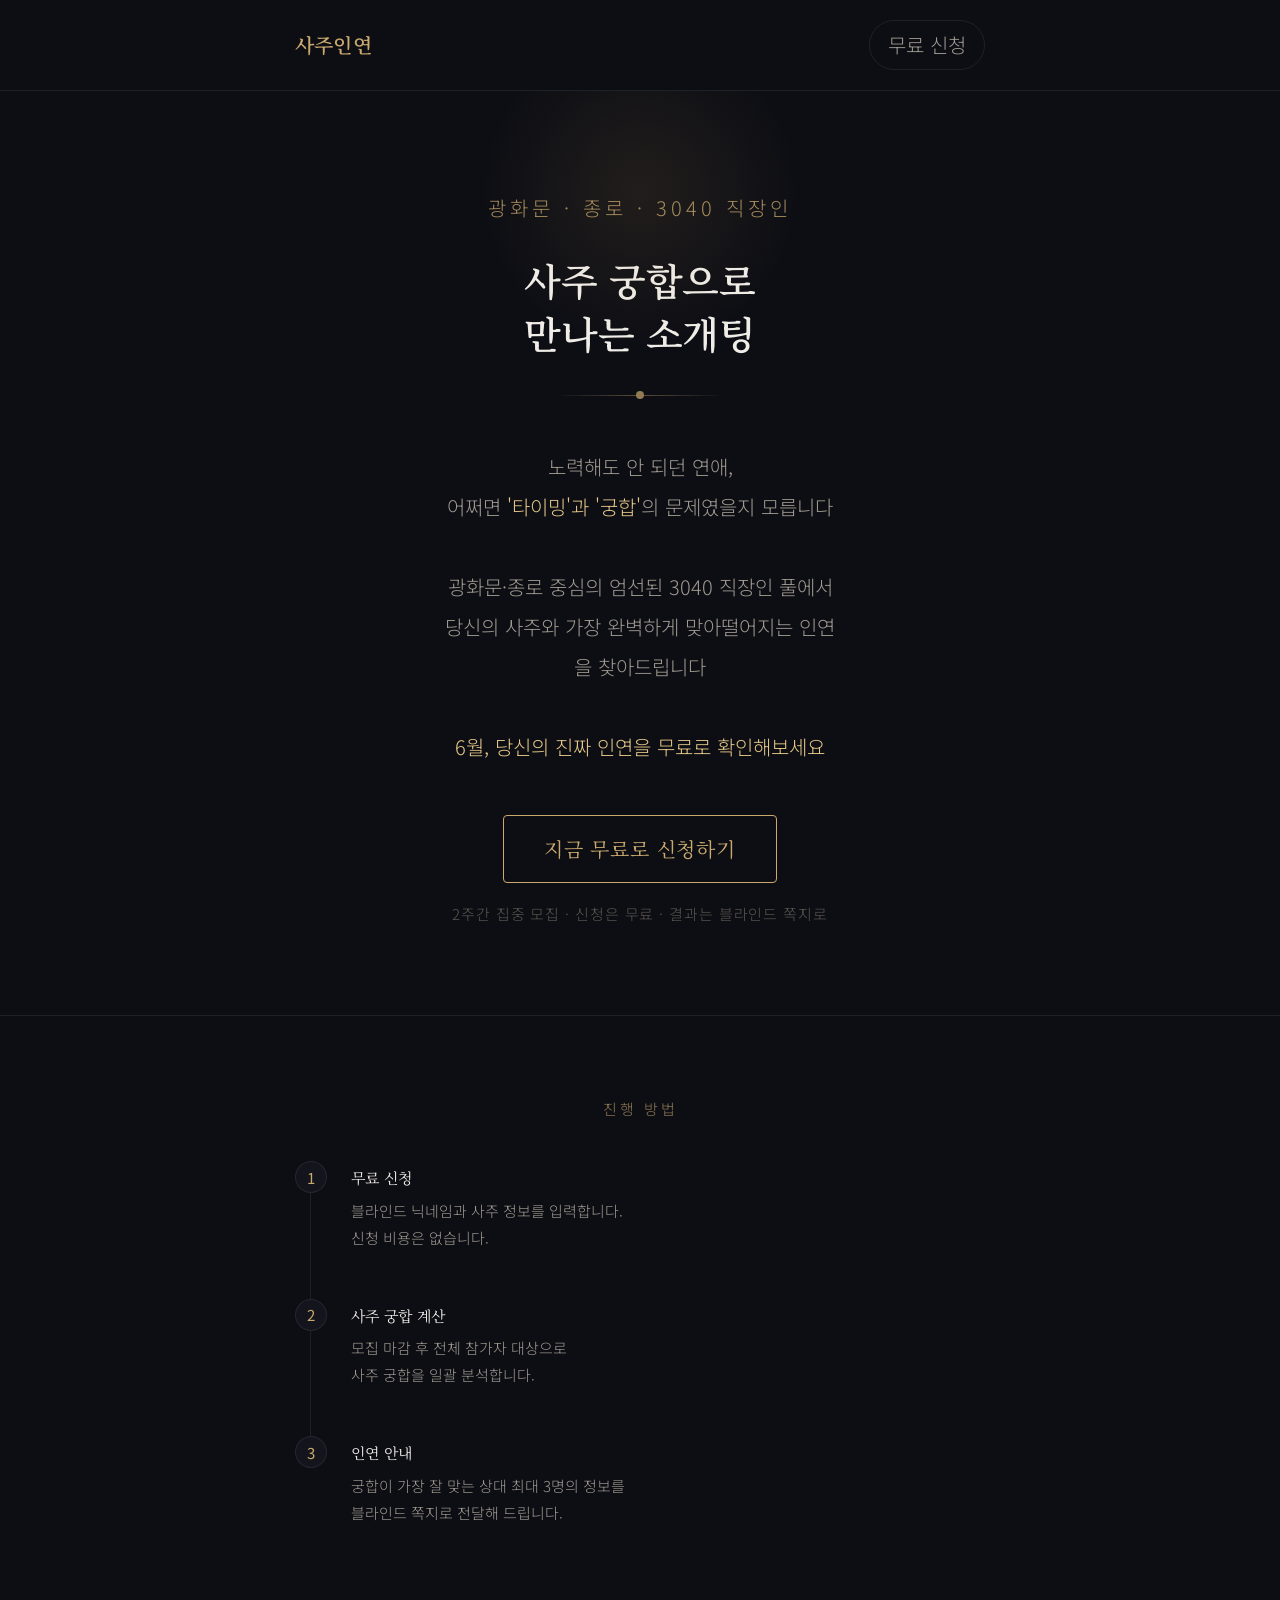
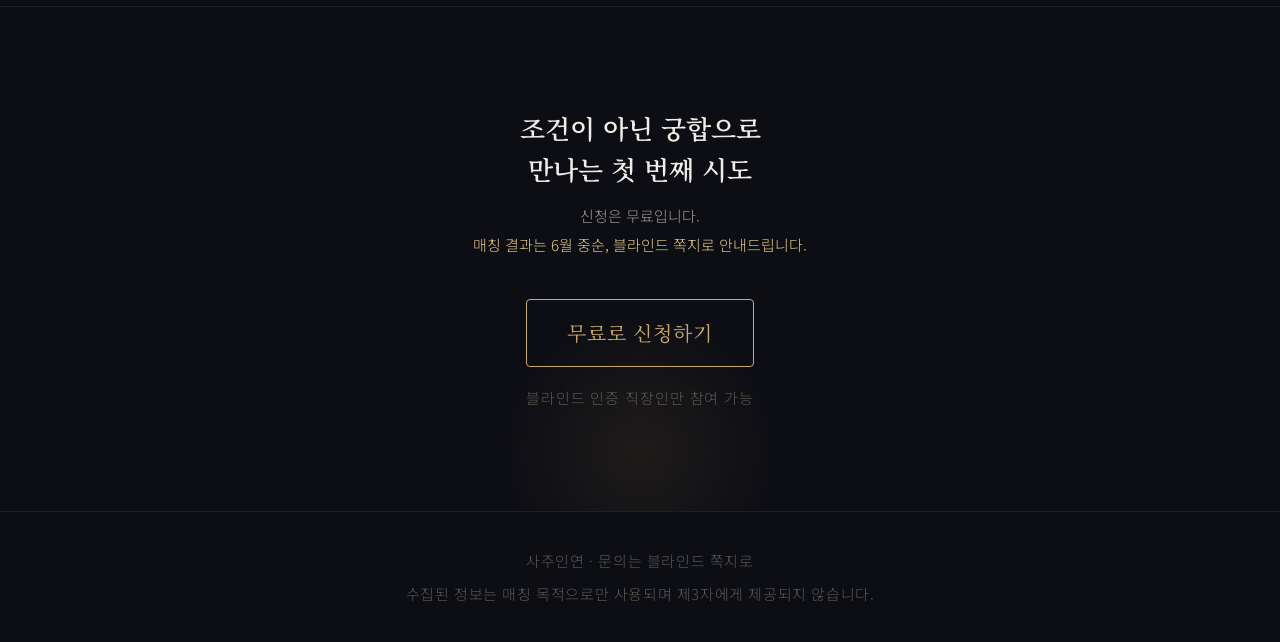
==== index.html @ 8831d5fc "파일명 변경" ====
<!DOCTYPE html>
<html lang="ko">
<head>
<meta charset="UTF-8">
<meta name="viewport" content="width=device-width, initial-scale=1.0">
<title>사주인연 — 6월 무료 신청</title>
<link rel="preconnect" href="https://fonts.googleapis.com">
<link href="https://fonts.googleapis.com/css2?family=Noto+Serif+KR:wght@400;600&family=Noto+Sans+KR:wght@300;400&display=swap" rel="stylesheet">
<link rel="stylesheet" href="saju.css">
</head>
<body>

<nav>
  <div class="wrap">
    <span class="logo">사주인연</span>
    <a href="https://forms.gle/yKwc1RrHMMNfigjp9" target="_blank" class="nav-btn">무료 신청</a>
  </div>
</nav>

<main>

  <section class="hero">
    <div class="wrap">
      <p class="eyebrow">광화문 · 종로 · 3040 직장인</p>
      <h1>사주 궁합으로<br>만나는 소개팅</h1>

      <div class="thread">
        <div class="line r"></div>
        <div class="dot"></div>
        <div class="line"></div>
      </div>

      <p class="hook">
        노력해도 안 되던 연애,<br>
        어쩌면 <em>'타이밍'과 '궁합'</em>의 문제였을지 모릅니다<br><br>
        광화문·종로 중심의 엄선된 3040 직장인 풀에서<br>
        당신의 사주와 가장 완벽하게 맞아떨어지는 인연을 찾아드립니다<br><br>
        <em>6월, 당신의 진짜 인연을 무료로 확인해보세요</em>
      </p>

      <a href="https://forms.gle/yKwc1RrHMMNfigjp9" target="_blank" class="cta">지금 무료로 신청하기</a>
      <p class="sub">2주간 집중 모집 · 신청은 무료 · 결과는 블라인드 쪽지로</p>
    </div>
  </section>

  <section class="how">
    <div class="wrap">
      <p class="sec-label">진행 방법</p>
      <ol>
        <li>
          <span class="num">1</span>
          <div class="how-content">
            <strong>무료 신청</strong>
            <p>블라인드 닉네임과 사주 정보를 입력합니다.<br>신청 비용은 없습니다.</p>
          </div>
        </li>
        <li>
          <span class="num">2</span>
          <div class="how-content">
            <strong>사주 궁합 계산</strong>
            <p>모집 마감 후 전체 참가자 대상으로<br>사주 궁합을 일괄 분석합니다.</p>
          </div>
        </li>
        <li>
          <span class="num">3</span>
          <div class="how-content">
            <strong>인연 안내</strong>
            <p>궁합이 가장 잘 맞는 상대 최대 3명의 정보를<br>블라인드 쪽지로 전달해 드립니다.</p>
          </div>
        </li>
      </ol>
    </div>
  </section>

  <section class="cta-sec">
    <div class="wrap">
      <h2>조건이 아닌 궁합으로<br>만나는 첫 번째 시도</h2>
      <p class="h2-sub">
        신청은 무료입니다.<br>
        <em>매칭 결과는 6월 중순, 블라인드 쪽지로 안내드립니다.</em>
      </p>
      <a href="https://forms.gle/여기에구글폼링크" target="_blank" class="cta">무료로 신청하기</a>
      <p class="sub">블라인드 인증 직장인만 참여 가능</p>
    </div>
  </section>

</main>

<footer>
  <div class="wrap">
    <p>사주인연 · 문의는 블라인드 쪽지로</p>
    <p>수집된 정보는 매칭 목적으로만 사용되며 제3자에게 제공되지 않습니다.</p>
  </div>
</footer>

</body>
</html>
---- saju.css ----
*, *::before, *::after { box-sizing: border-box; margin: 0; padding: 0; }

:root {
  --bg: #0d0e14;
  --bg2: #13141c;
  --border: rgba(255,255,255,0.08);
  --gold: #c9a96e;
  --gold2: #e8c98a;
  --text: #f0ede8;
  --text2: #a09a90;
  --text3: #5a5750;
  --serif: 'Noto Serif KR', serif;
  --sans: 'Noto Sans KR', sans-serif;
}

html { scroll-behavior: smooth; }

body {
  font-family: var(--sans);
  background: var(--bg);
  color: var(--text);
  font-size: 20px;
  line-height: 1.7;
}

.wrap {
  max-width: 750px;
  margin: 0 auto;
  padding: 0 30px;
}

/* NAV */
nav {
  padding: 20px 0;
  border-bottom: 1px solid var(--border);
  background: var(--bg);
  position: sticky;
  top: 0;
  z-index: 99;
}
nav .wrap {
  display: flex;
  justify-content: space-between;
  align-items: center;
}
.logo {
  font-family: var(--serif);
  font-size: 20px;
  font-weight: 600;
  color: var(--gold);
  letter-spacing: 0.01em;
}
.nav-btn {
  font-size: 20px;
  font-weight: 300;
  color: var(--text2);
  text-decoration: none;
  padding: 7px 18px;
  border: 1px solid var(--border);
  border-radius: 100px;
  transition: all 0.2s;
}
.nav-btn:hover {
  border-color: var(--gold);
  color: var(--gold);
}

/* HERO */
.hero {
  padding: 100px 0 88px;
  border-bottom: 1px solid var(--border);
  text-align: center;
  position: relative;
  overflow: hidden;
}

.hero::before {
  content: '';
  position: absolute;
  top: -60px;
  left: 50%;
  transform: translateX(-50%);
  width: 320px;
  height: 320px;
  border-radius: 50%;
  background: radial-gradient(circle, rgba(180,140,80,0.12) 0%, transparent 70%);
  pointer-events: none;
}

.eyebrow {
  font-size: 20px;
  letter-spacing: 0.2em;
  color: var(--gold);
  font-weight: 300;
  margin-bottom: 28px;
  opacity: 0.8;
}

h1 {
  font-family: var(--serif);
  font-size: 38px;
  font-weight: 600;
  line-height: 1.4;
  letter-spacing: -0.01em;
  margin-bottom: 32px;
  color: var(--text);
}

.hook {
  font-size: 20px;
  color: var(--text2);
  font-weight: 300;
  line-height: 2;
  margin-bottom: 48px;
  max-width: 400px;
  margin-left: auto;
  margin-right: auto;
}

.hook em {
  font-style: normal;
  color: var(--gold2);
}

.thread {
  display: flex;
  align-items: center;
  justify-content: center;
  gap: 0;
  margin-bottom: 48px;
}
.dot {
  width: 8px;
  height: 8px;
  border-radius: 50%;
  background: var(--gold);
  opacity: 0.7;
}
.line {
  height: 1px;
  width: 80px;
  background: linear-gradient(90deg, var(--gold) 0%, transparent 100%);
  opacity: 0.4;
}
.line.r {
  background: linear-gradient(90deg, transparent 0%, var(--gold) 100%);
}

.cta {
  display: inline-block;
  padding: 16px 40px;
  background: transparent;
  color: var(--gold);
  font-family: var(--serif);
  font-size: 20px;
  font-weight: 400;
  border-radius: 4px;
  text-decoration: none;
  border: 1px solid var(--gold);
  transition: all 0.25s;
  letter-spacing: 0.04em;
}
.cta:hover {
  background: var(--gold);
  color: var(--bg);
}

.sub {
  margin-top: 18px;
  font-size: 15px;
  color: var(--text3);
  font-weight: 300;
  letter-spacing: 0.06em;
}

/* HOW */
.how {
  padding: 80px 0;
  border-bottom: 1px solid var(--border);
}

.sec-label {
  font-size: 15px;
  letter-spacing: 0.2em;
  color: var(--gold);
  font-weight: 300;
  margin-bottom: 40px;
  opacity: 0.7;
  text-align: center;
}

.how ol {
  list-style: none;
  display: flex;
  flex-direction: column;
  gap: 0;
}
.how li {
  display: flex;
  gap: 24px;
  position: relative;
}
.how li:not(:last-child)::after {
  content: '';
  position: absolute;
  left: 15px;
  top: 32px;
  bottom: -32px;
  width: 1px;
  background: var(--border);
}
.num {
  width: 32px;
  height: 32px;
  border-radius: 50%;
  border: 1px solid var(--border);
  display: flex;
  align-items: center;
  justify-content: center;
  font-size: 15px;
  color: var(--gold);
  font-weight: 400;
  flex-shrink: 0;
  background: var(--bg2);
  position: relative;
  z-index: 1;
}
.how-content {
  padding: 4px 0 48px;
}
.how li:last-child .how-content { padding-bottom: 0; }
.how li strong {
  display: block;
  font-size: 15px;
  font-weight: 400;
  color: var(--text);
  margin-bottom: 6px;
  font-family: var(--serif);
}
.how li p {
  font-size: 15px;
  color: var(--text2);
  font-weight: 300;
  line-height: 1.8;
}

/* BLIND */
.blind-sec {
  padding: 80px 0;
  border-bottom: 1px solid var(--border);
  text-align: center;
}
.blind-row {
  display: flex;
  align-items: flex-start;
  justify-content: center;
  margin-top: 40px;
}
.blind-col {
  flex: 1;
  max-width: 180px;
  display: flex;
  flex-direction: column;
  gap: 14px;
}
.col-tag {
  font-size: 15px;
  letter-spacing: 0.14em;
  font-weight: 400;
  margin-bottom: 4px;
}
.open-tag { color: var(--gold); }
.hidden-tag { color: var(--text3); }
.blind-col p:not(.col-tag) {
  font-size: 15px;
  font-weight: 300;
}
.blind-col.open-col p:not(.col-tag) { color: var(--text); }
.blind-col.hidden-col p:not(.col-tag) { color: var(--text3); text-decoration: line-through; text-decoration-color: var(--text3); }
.vdivider {
  width: 1px;
  background: var(--border);
  align-self: stretch;
  margin: 0 48px;
}

/* CTA BOTTOM */
.cta-sec {
  padding: 100px 0;
  text-align: center;
  position: relative;
  overflow: hidden;
}
.cta-sec::before {
  content: '';
  position: absolute;
  bottom: -80px;
  left: 50%;
  transform: translateX(-50%);
  width: 280px;
  height: 280px;
  border-radius: 50%;
  background: radial-gradient(circle, rgba(180,140,80,0.1) 0%, transparent 70%);
  pointer-events: none;
}
h2 {
  font-family: var(--serif);
  font-size: 26px;
  font-weight: 600;
  line-height: 1.6;
  margin-bottom: 12px;
  color: var(--text);
}
.h2-sub {
  font-size: 15px;
  color: var(--text2);
  font-weight: 300;
  margin-bottom: 40px;
  line-height: 1.9;
}
.h2-sub em {
  font-style: normal;
  color: var(--gold2);
}

/* FOOTER */
footer {
  border-top: 1px solid var(--border);
  padding: 32px 0;
  text-align: center;
}
footer p {
  font-size: 15px;
  color: var(--text3);
  font-weight: 300;
  line-height: 2.2;
  letter-spacing: 0.04em;
}

/* MOBILE */
@media (max-width: 768px) {
  body { font-size: 17px; }

  .wrap { padding: 0 22px; }

  nav { padding: 18px 0; }
  .logo { font-size: 20px; }
  .nav-btn { font-size: 14px; padding: 10px 20px; }

  .hero { padding: 64px 0 56px; }
  .eyebrow { font-size: 13px; letter-spacing: 0.12em; margin-bottom: 20px; }
  h1 { font-size: 34px; margin-bottom: 28px; line-height: 1.35; }
  .hook { font-size: 16px; line-height: 2.1; margin-bottom: 40px; }
  .cta { font-size: 17px; padding: 18px 0; width: 100%; text-align: center; display: block; }
  .sub { font-size: 14px; letter-spacing: 0.03em; }

  .sec-label { font-size: 13px; margin-bottom: 32px; }
  .how { padding: 64px 0; }
  .how li strong { font-size: 18px; }
  .how li p { font-size: 16px; line-height: 1.9; }
  .num { width: 38px; height: 38px; font-size: 14px; }
  .how-content { padding: 4px 0 44px; }

  .blind-sec { padding: 64px 0; }
  .col-tag { font-size: 13px; }
  .blind-col p:not(.col-tag) { font-size: 18px; }
  .vdivider { margin: 0 32px; }
  .blind-col { gap: 18px; }

  .cta-sec { padding: 72px 0; }
  h2 { font-size: 26px; line-height: 1.55; }
  .h2-sub { font-size: 16px; margin-bottom: 36px; }

  .line { width: 52px; }
  .dot { width: 10px; height: 10px; }

  footer p { font-size: 13px; line-height: 2.2; }
}
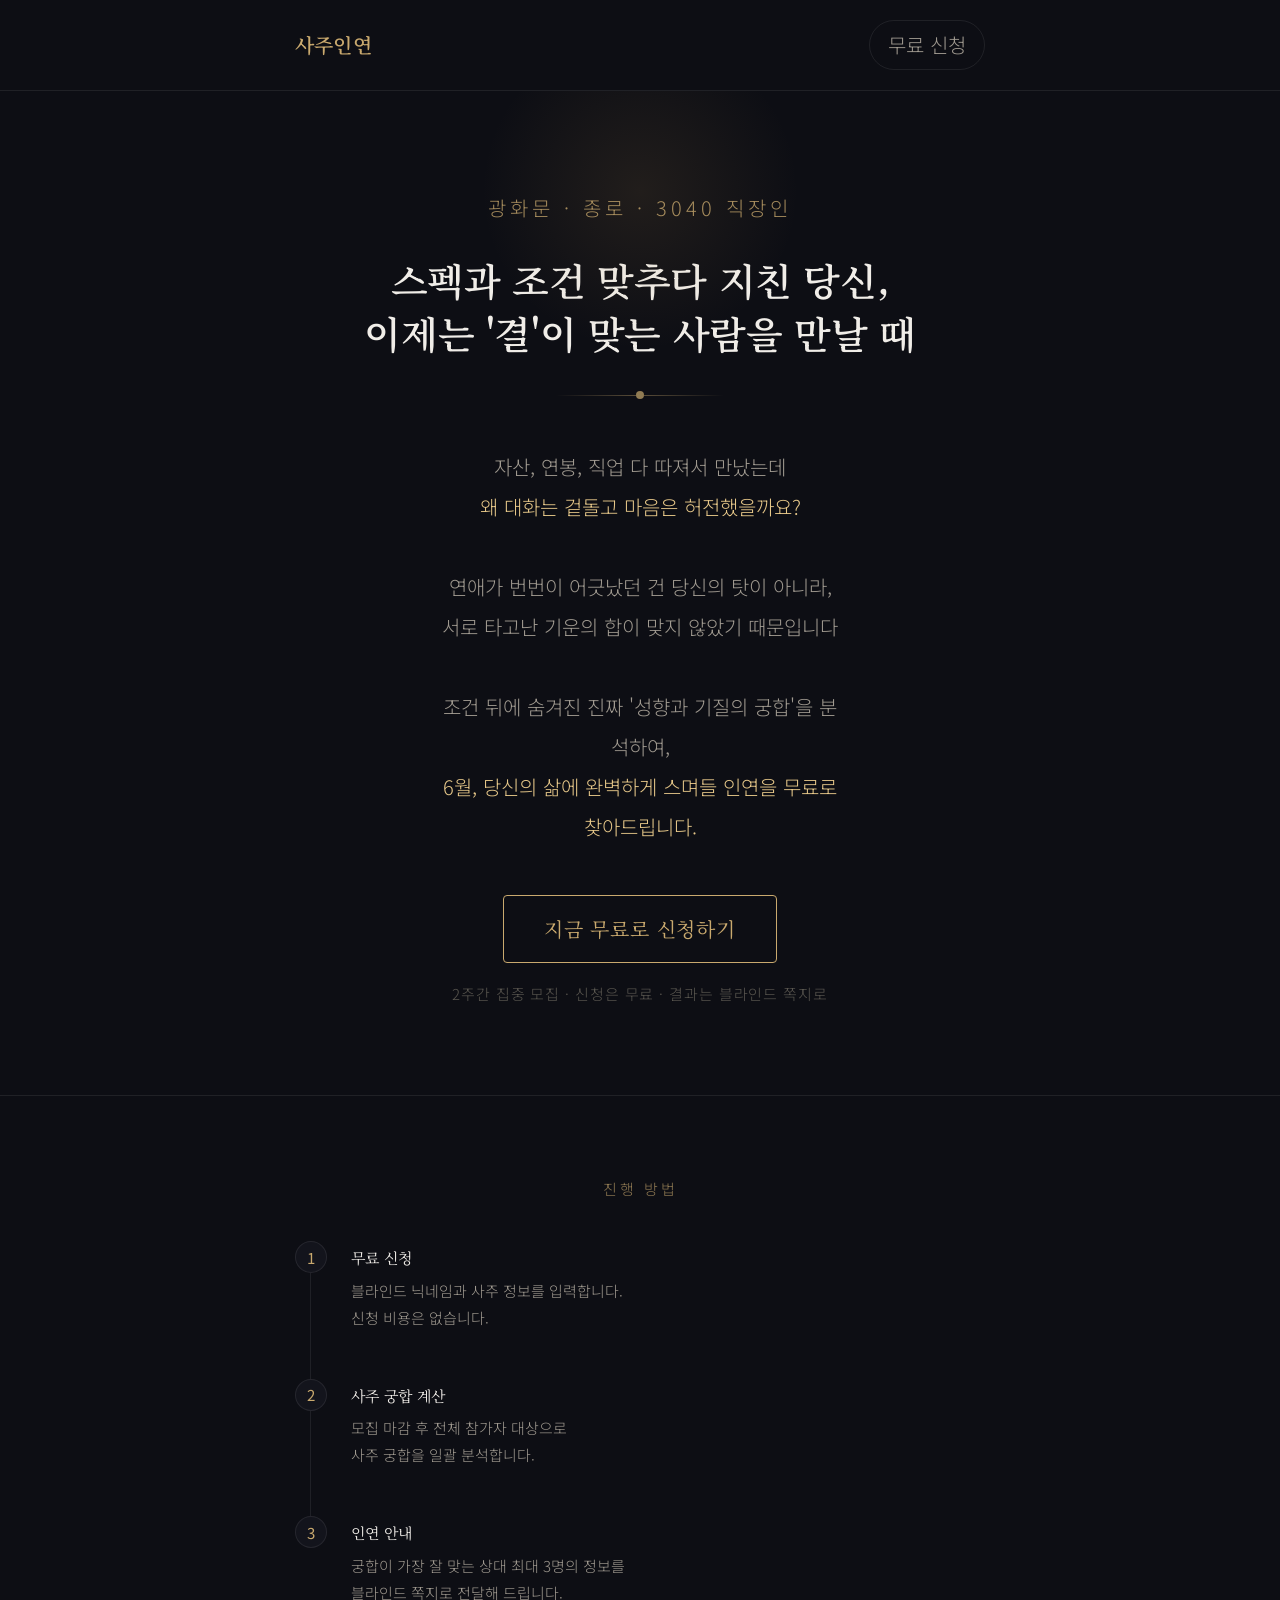
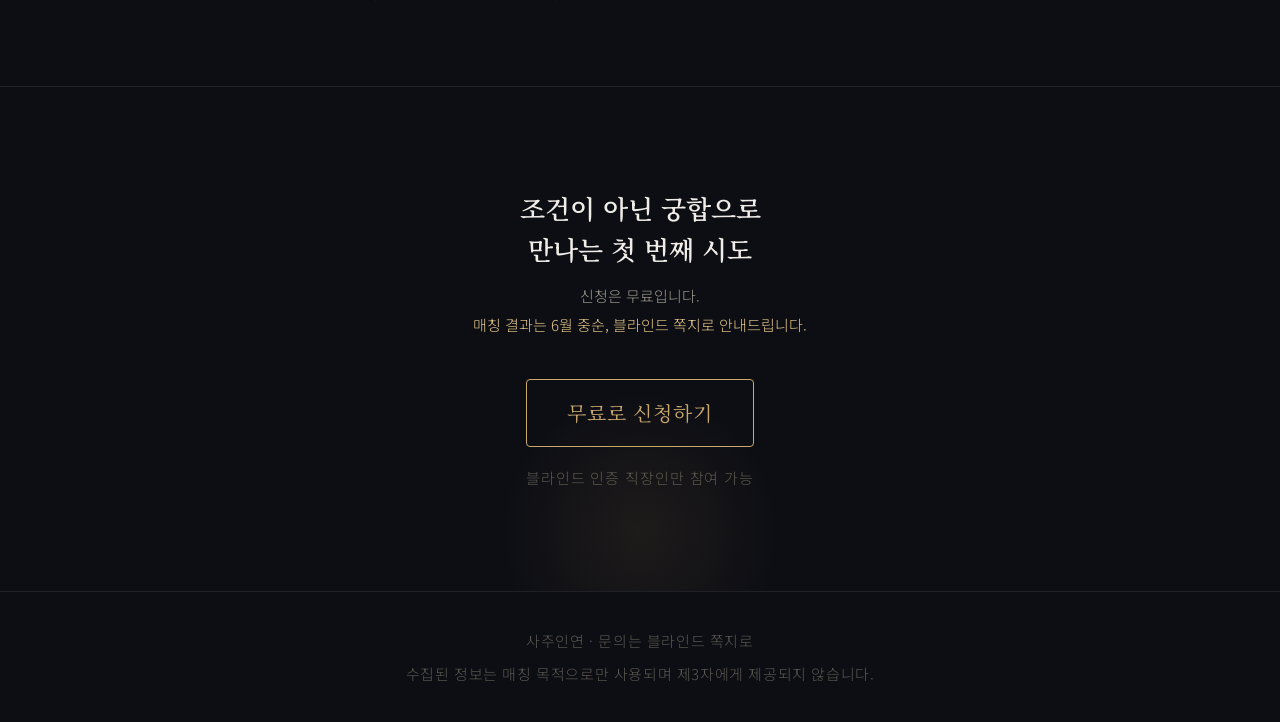
==== commit e4b9ee7d: "후킹문구수정" ====
--- a/index.html
+++ b/index.html
@@ -22,7 +22,7 @@
   <section class="hero">
     <div class="wrap">
       <p class="eyebrow">광화문 · 종로 · 3040 직장인</p>
-      <h1>사주 궁합으로<br>만나는 소개팅</h1>
+      <h1>스펙과 조건 맞추다 지친 당신,<br>이제는 '결'이 맞는 사람을 만날 때</h1>
 
       <div class="thread">
         <div class="line r"></div>
@@ -31,11 +31,12 @@
       </div>
 
       <p class="hook">
-        노력해도 안 되던 연애,<br>
-        어쩌면 <em>'타이밍'과 '궁합'</em>의 문제였을지 모릅니다<br><br>
-        광화문·종로 중심의 엄선된 3040 직장인 풀에서<br>
-        당신의 사주와 가장 완벽하게 맞아떨어지는 인연을 찾아드립니다<br><br>
-        <em>6월, 당신의 진짜 인연을 무료로 확인해보세요</em>
+        자산, 연봉, 직업 다 따져서 만났는데<br>
+        <em>왜 대화는 겉돌고 마음은 허전했을까요?</em><br><br>
+        연애가 번번이 어긋났던 건 당신의 탓이 아니라,<br>
+        서로 타고난 기운의 합이 맞지 않았기 때문입니다<br><br>
+        조건 뒤에 숨겨진 진짜 '성향과 기질의 궁합'을 분석하여,<br>
+        <em>6월, 당신의 삶에 완벽하게 스며들 인연을 무료로 찾아드립니다.</em>
       </p>
 
       <a href="https://forms.gle/yKwc1RrHMMNfigjp9" target="_blank" class="cta">지금 무료로 신청하기</a>
@@ -79,7 +80,7 @@
         신청은 무료입니다.<br>
         <em>매칭 결과는 6월 중순, 블라인드 쪽지로 안내드립니다.</em>
       </p>
-      <a href="https://forms.gle/여기에구글폼링크" target="_blank" class="cta">무료로 신청하기</a>
+      <a href="https://forms.gle/yKwc1RrHMMNfigjp9" target="_blank" class="cta">무료로 신청하기</a>
       <p class="sub">블라인드 인증 직장인만 참여 가능</p>
     </div>
   </section>
@@ -89,6 +90,7 @@
 <footer>
   <div class="wrap">
     <p>사주인연 · 문의는 블라인드 쪽지로</p>
+    
     <p>수집된 정보는 매칭 목적으로만 사용되며 제3자에게 제공되지 않습니다.</p>
   </div>
 </footer>
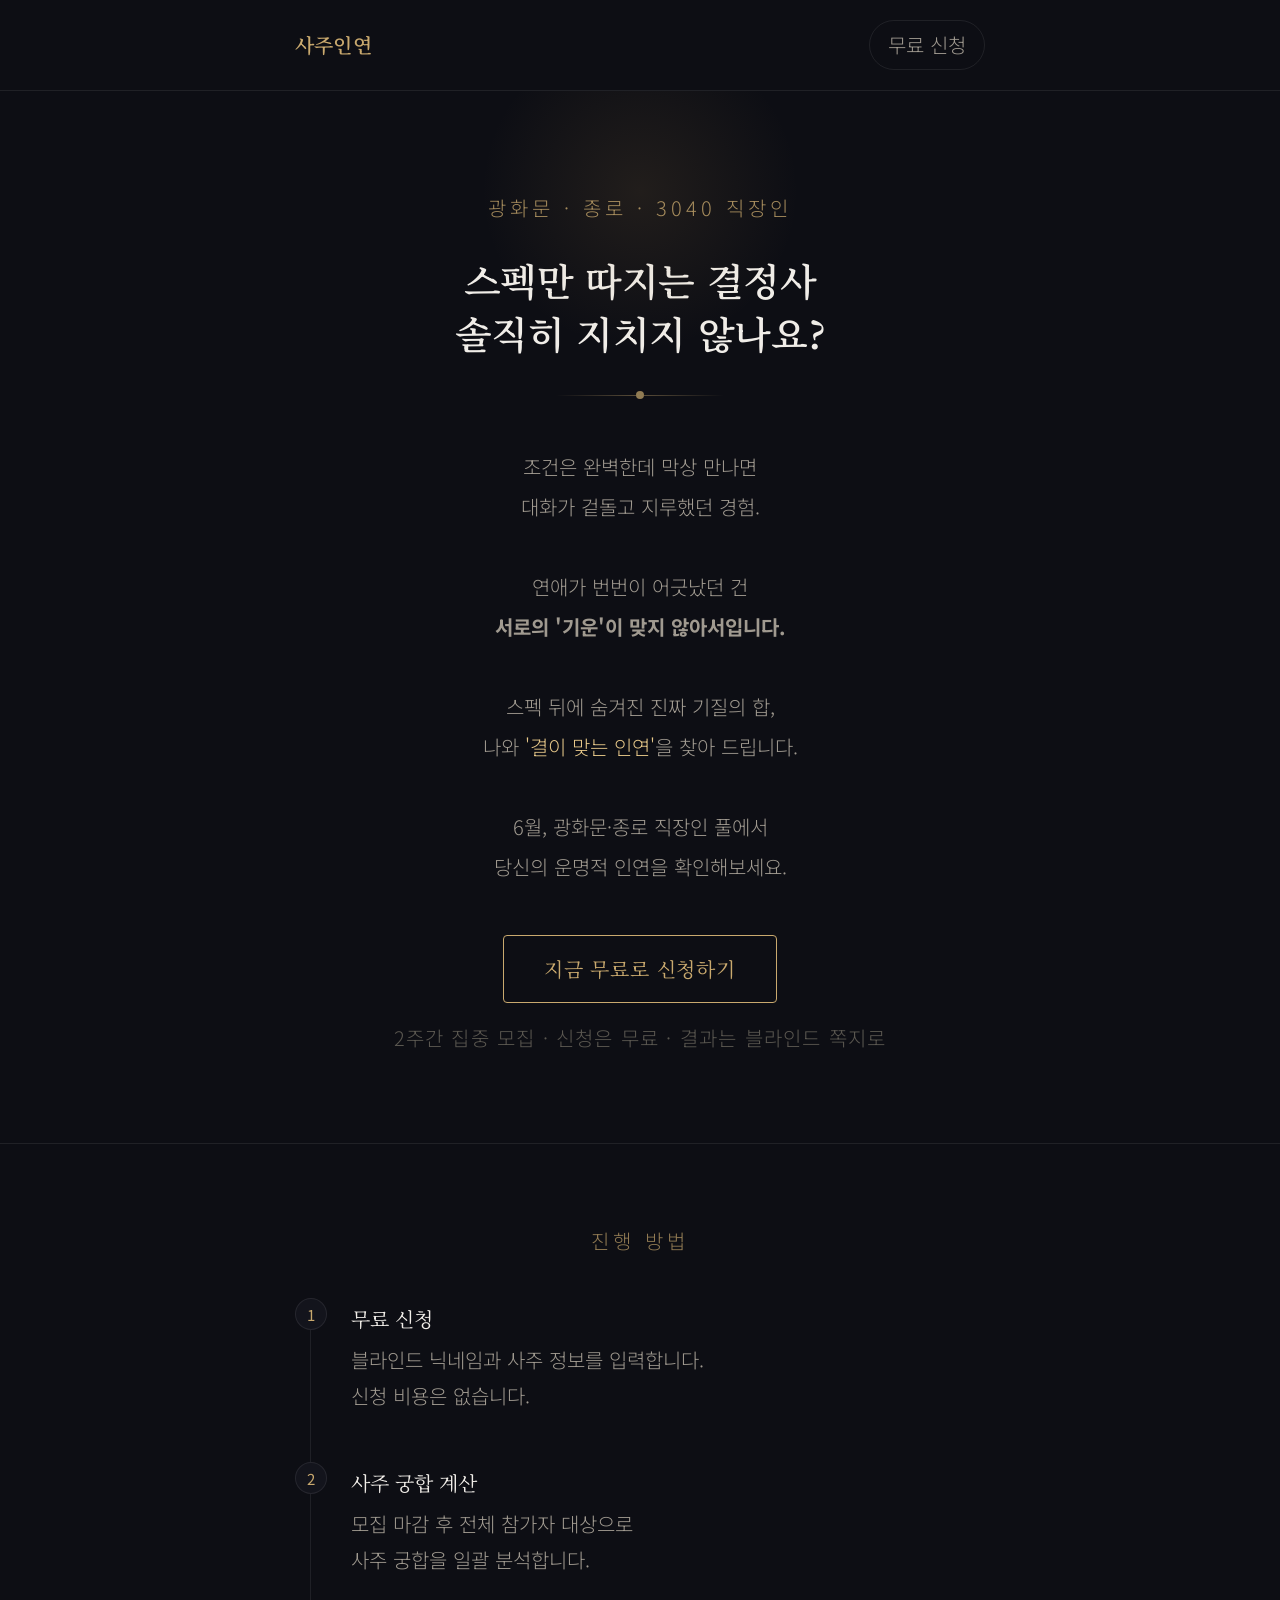
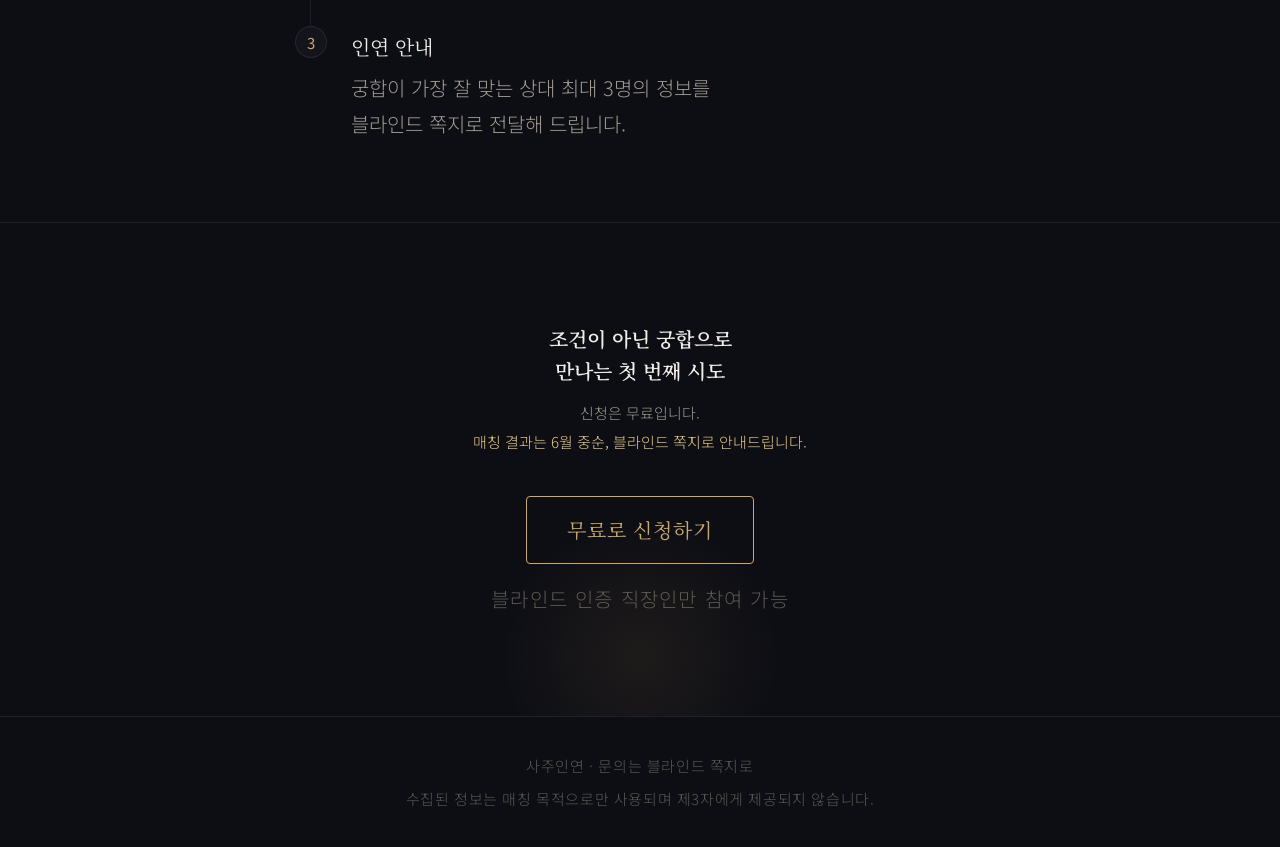
==== commit 42f6888b: "코드수정" ====
--- a/index.html
+++ b/index.html
@@ -22,7 +22,7 @@
   <section class="hero">
     <div class="wrap">
       <p class="eyebrow">광화문 · 종로 · 3040 직장인</p>
-      <h1>스펙과 조건 맞추다 지친 당신,<br>이제는 '결'이 맞는 사람을 만날 때</h1>
+      <h1>스펙만 따지는 결정사<br>솔직히 지치지 않나요?</h1>
 
       <div class="thread">
         <div class="line r"></div>
@@ -31,12 +31,17 @@
       </div>
 
       <p class="hook">
-        자산, 연봉, 직업 다 따져서 만났는데<br>
-        <em>왜 대화는 겉돌고 마음은 허전했을까요?</em><br><br>
-        연애가 번번이 어긋났던 건 당신의 탓이 아니라,<br>
-        서로 타고난 기운의 합이 맞지 않았기 때문입니다<br><br>
-        조건 뒤에 숨겨진 진짜 '성향과 기질의 궁합'을 분석하여,<br>
-        <em>6월, 당신의 삶에 완벽하게 스며들 인연을 무료로 찾아드립니다.</em>
+        조건은 완벽한데 막상 만나면<br>
+        대화가 겉돌고 지루했던 경험.<br>
+        <br>
+        연애가 번번이 어긋났던 건<br>
+        <strong>서로의 '기운'이 맞지 않아서입니다.</strong><br>
+        <br>
+        스펙 뒤에 숨겨진 진짜 기질의 합,<br>
+        나와 <em>'결이 맞는 인연'</em>을 찾아 드립니다.<br>
+        <br>
+        6월, 광화문·종로 직장인 풀에서<br>
+        당신의 운명적 인연을 확인해보세요.
       </p>
 
       <a href="https://forms.gle/yKwc1RrHMMNfigjp9" target="_blank" class="cta">지금 무료로 신청하기</a>
--- a/saju.css
+++ b/saju.css
@@ -167,7 +167,7 @@
 
 .sub {
   margin-top: 18px;
-  font-size: 15px;
+  font-size: 20px;
   color: var(--text3);
   font-weight: 300;
   letter-spacing: 0.06em;
@@ -180,7 +180,7 @@
 }
 
 .sec-label {
-  font-size: 15px;
+  font-size: 20px;
   letter-spacing: 0.2em;
   color: var(--gold);
   font-weight: 300;
@@ -231,14 +231,14 @@
 .how li:last-child .how-content { padding-bottom: 0; }
 .how li strong {
   display: block;
-  font-size: 15px;
+  font-size: 20px;
   font-weight: 400;
   color: var(--text);
   margin-bottom: 6px;
   font-family: var(--serif);
 }
 .how li p {
-  font-size: 15px;
+  font-size: 20px;
   color: var(--text2);
   font-weight: 300;
   line-height: 1.8;
@@ -305,7 +305,7 @@
 }
 h2 {
   font-family: var(--serif);
-  font-size: 26px;
+  font-size: 20px;
   font-weight: 600;
   line-height: 1.6;
   margin-bottom: 12px;
@@ -354,10 +354,10 @@
   .cta { font-size: 17px; padding: 18px 0; width: 100%; text-align: center; display: block; }
   .sub { font-size: 14px; letter-spacing: 0.03em; }
 
-  .sec-label { font-size: 13px; margin-bottom: 32px; }
+  .sec-label { font-size: 20px; margin-bottom: 32px; }
   .how { padding: 64px 0; }
-  .how li strong { font-size: 18px; }
-  .how li p { font-size: 16px; line-height: 1.9; }
+  .how li strong { font-size: 22px; }
+  .how li p { font-size: 22px; line-height: 1.9; }
   .num { width: 38px; height: 38px; font-size: 14px; }
   .how-content { padding: 4px 0 44px; }
 
